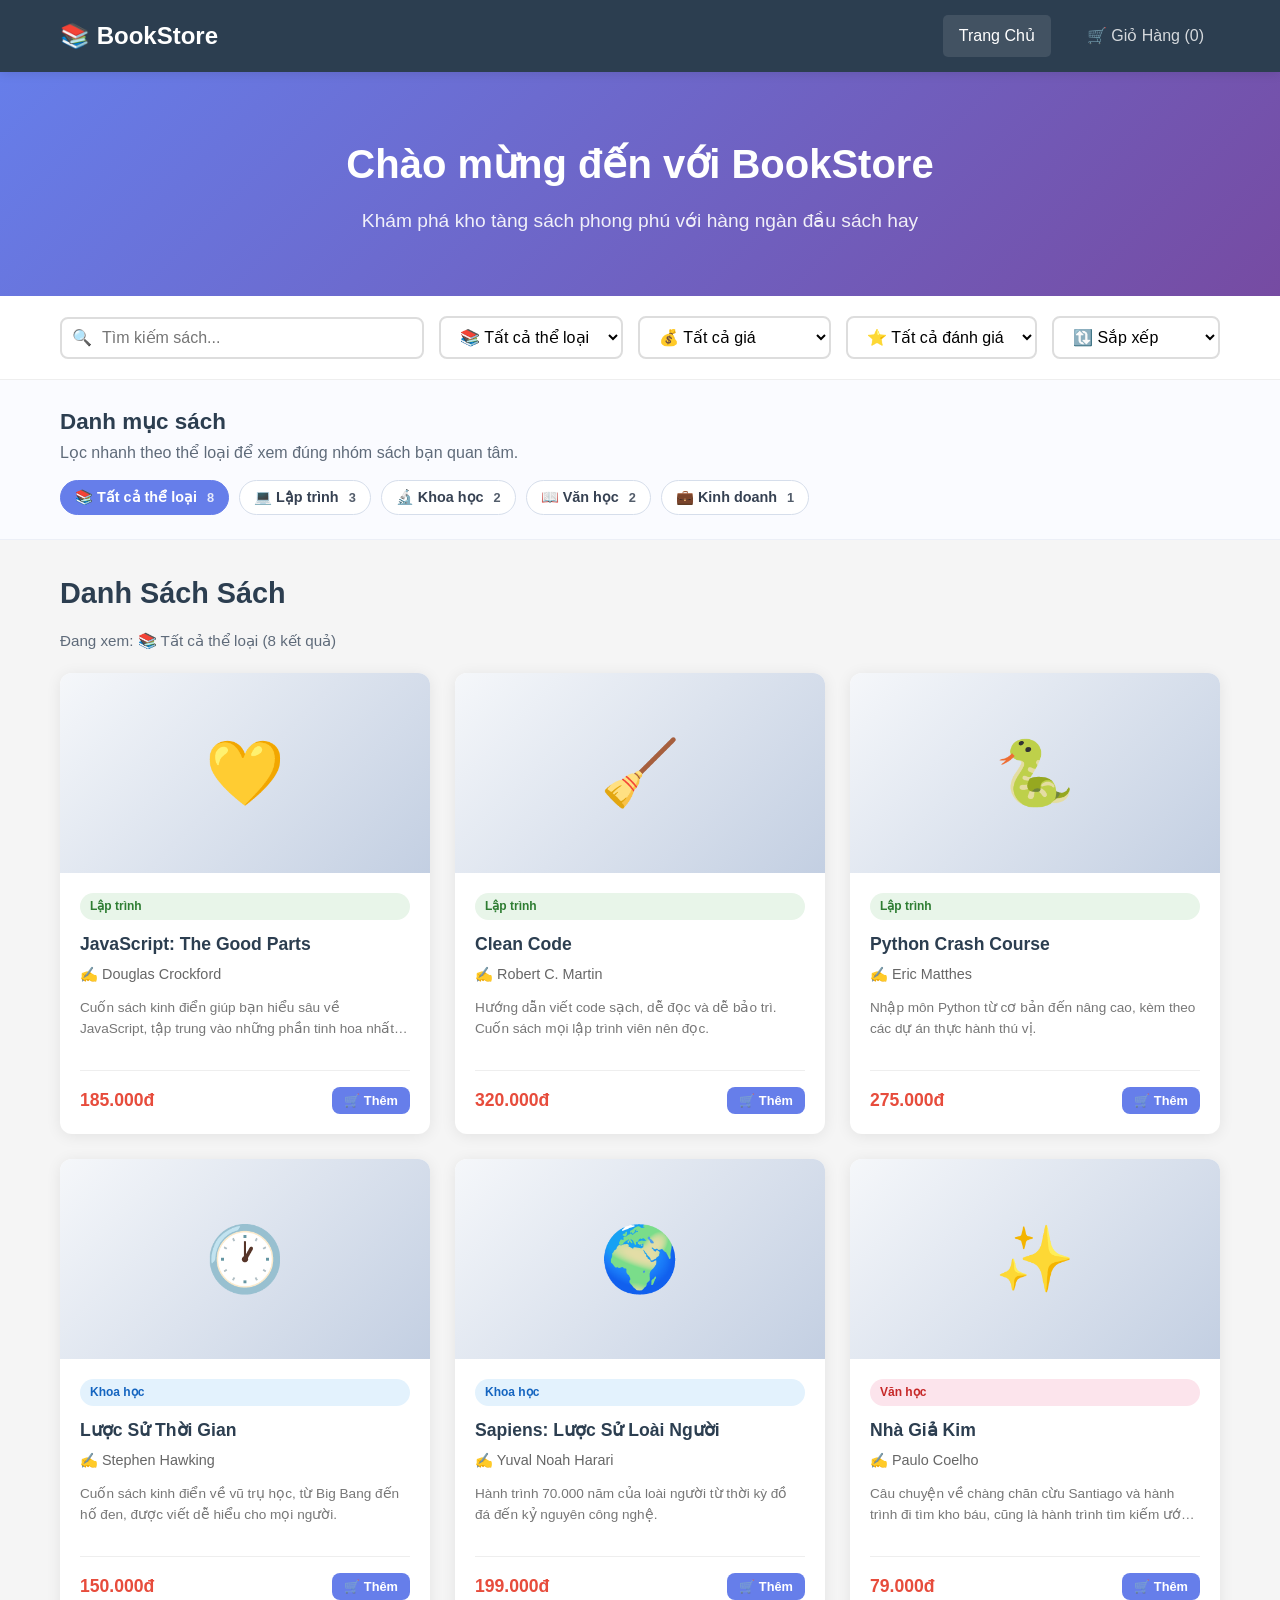
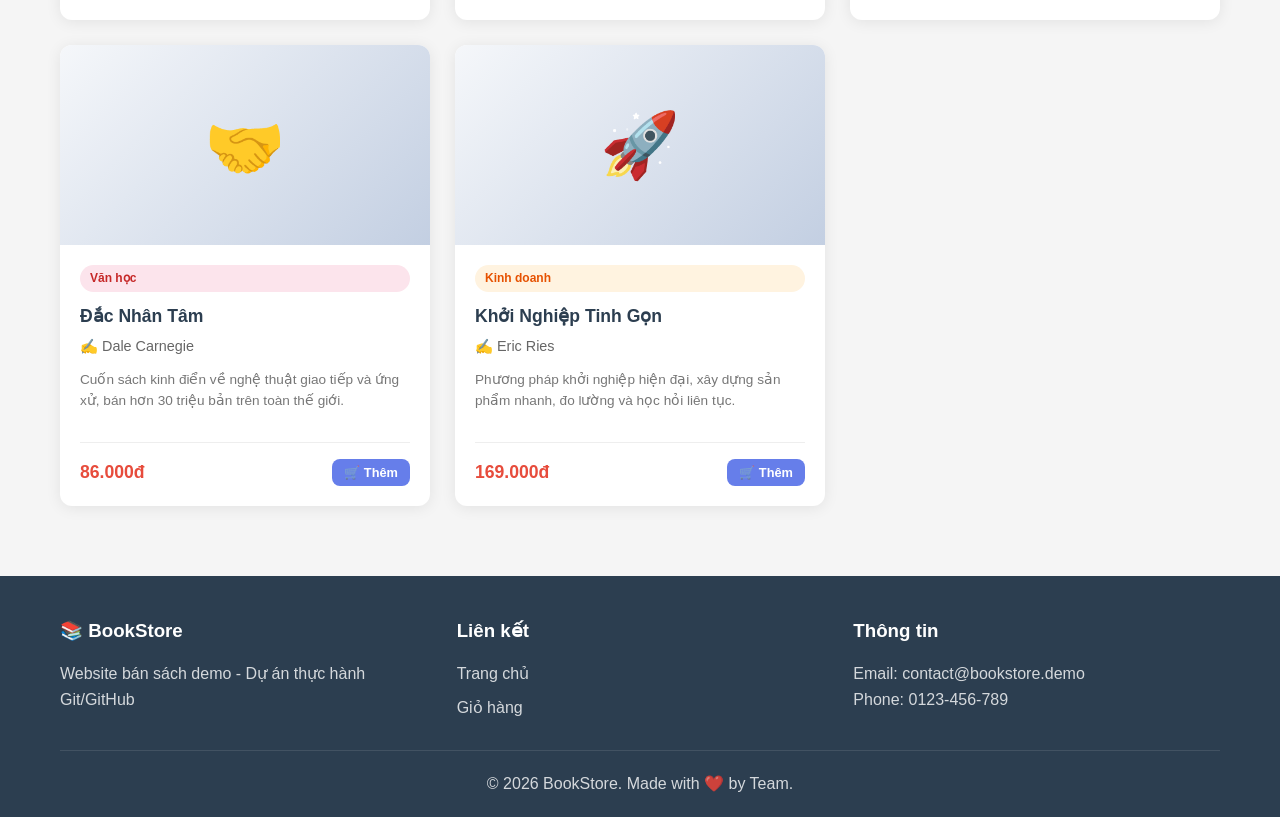
==== index.html @ 759a20fe "fix(repo): restore codebase after accidental revert commit 818fac3 Reapply changes removed by revert" ====
<!DOCTYPE html>
<html lang="vi">

<head>
    <meta charset="UTF-8">
    <meta name="viewport" content="width=device-width, initial-scale=1.0">
    <title>BookStore - Nhà Sách Online</title>
    <link rel="stylesheet" href="css/style.css">
</head>

<body>
    <!-- ============================================
         HEADER - Khu vực dễ CONFLICT
         Mỗi thành viên có thể sửa nav, logo, search
         ============================================ -->
    <header class="header">
        <div class="container">
            <div class="header-content">
                <a href="index.html" class="logo">
                    📚 BookStore
                </a>
                <nav class="nav">
                    <a href="index.html" class="nav-link active">Trang Chủ</a>
                    <a href="cart.html" class="nav-link">
                        🛒 Giỏ Hàng (<span id="cart-count">0</span>)
                    </a>
                </nav>
            </div>
        </div>
    </header>

    <!-- HERO SECTION -->
    <section class="hero">
        <div class="container">
            <h1>Chào mừng đến với BookStore</h1>
            <p>Khám phá kho tàng sách phong phú với hàng ngàn đầu sách hay</p>
        </div>
    </section>

    <!-- ============================================
         FILTER / SEARCH - Khu vực dễ CONFLICT
         Nhiều người cùng thêm filter, search, sort
         ============================================ -->
    <section class="filters">
        <div class="container">
            <div class="filter-bar">
                <!-- Search với icon và autocomplete -->
                <div class="search-wrapper">
                    <span class="search-icon">🔍</span>
                    <input type="text" id="search-input" class="search-input" placeholder="Tìm kiếm sách..." autocomplete="off">
                    <button type="button" id="search-clear" class="search-clear" style="display: none;">✕</button>
                    <ul id="search-suggestions" class="search-suggestions"></ul>
                </div>

                <!-- Filter theo thể loại -->
                <select id="category-filter" class="filter-select">
                    <option value="all">📚 Tất cả thể loại</option>
                    <option value="programming">💻 Lập trình</option>
                    <option value="science">🔬 Khoa học</option>
                    <option value="literature">📖 Văn học</option>
                    <option value="business">💼 Kinh doanh</option>
                </select>

                <!-- Filter theo giá -->
                <select id="price-filter" class="filter-select">
                    <option value="all">💰 Tất cả giá</option>
                    <option value="under-100">Dưới 100.000đ</option>
                    <option value="100-200">100.000 - 200.000đ</option>
                    <option value="over-200">Trên 200.000đ</option>
                </select>

                <!-- Filter theo rating -->
                <select id="rating-filter" class="filter-select">
                    <option value="all">⭐ Tất cả đánh giá</option>
                    <option value="4">⭐ 4+ sao</option>
                    <option value="3">⭐ 3+ sao</option>
                </select>

                <!-- Sắp xếp -->
                <select id="sort-select" class="filter-select">
                    <option value="default">🔃 Sắp xếp</option>
                    <option value="price-asc">Giá tăng dần</option>
                    <option value="price-desc">Giá giảm dần</option>
                    <option value="name-asc">Tên A-Z</option>
                    <option value="rating-desc">Rating cao nhất</option>
                </select>
            </div>
        </div>
    </section>

    <section class="catalog-categories">
        <div class="container">
            <div class="catalog-panel">
                <div>
                    <h2 class="catalog-title">Danh mục sách</h2>
                    <p class="catalog-description">Lọc nhanh theo thể loại để xem đúng nhóm sách bạn quan tâm.</p>
                </div>
                <div id="category-list" class="category-list">
                    <span class="category-placeholder">Danh mục đang được tải...</span>
                </div>
            </div>
        </div>
    </section>

    <!-- BOOK LIST -->
    <main class="main">
        <div class="container">
            <h2 class="section-title">Danh Sách Sách</h2>
            <p id="catalog-selection" class="catalog-selection">Đang xem: Tất cả thể loại</p>
            <div id="book-list" class="book-grid">
                <!-- Books sẽ được render bởi JavaScript -->
            </div>
            <div id="no-results" class="no-results" style="display: none;">
                <p>😕 Không tìm thấy sách phù hợp.</p>
            </div>
        </div>
    </main>

    <!-- ============================================
         FOOTER - Khu vực dễ CONFLICT
         Mỗi người có thể thêm link, info, social
         ============================================ -->
    <footer class="footer">
        <div class="container">
            <div class="footer-content">
                <div class="footer-section">
                    <h3>📚 BookStore</h3>
                    <p>Website bán sách demo - Dự án thực hành Git/GitHub</p>
                </div>
                <div class="footer-section">
                    <h3>Liên kết</h3>
                    <ul>
                        <li><a href="index.html">Trang chủ</a></li>
                        <li><a href="cart.html">Giỏ hàng</a></li>
                    </ul>
                </div>
                <div class="footer-section">
                    <h3>Thông tin</h3>
                    <p>Email: contact@bookstore.demo</p>
                    <p>Phone: 0123-456-789</p>
                </div>
            </div>
            <div class="footer-bottom">
                <p>&copy; 2026 BookStore. Made with ❤️ by Team.</p>
            </div>
        </div>
    </footer>

    <script src="js/data.js"></script>
    <script src="js/cart.js"></script>
    <script src="js/app.js"></script>
</body>

</html>
---- css/style.css ----
/* =============================================
   BookStore - Main Stylesheet
   =============================================
   ⚠️  FILE DỄ CONFLICT - Nhiều người cùng sửa
   Mỗi section được đánh dấu rõ ràng.
   Khi merge conflict, đọc kỹ cả 2 phiên bản!
   ============================================= */

/* ----- RESET & BASE ----- */
* {
    margin: 0;
    padding: 0;
    box-sizing: border-box;
}

body {
    font-family: 'Segoe UI', Tahoma, Geneva, Verdana, sans-serif;
    line-height: 1.6;
    color: #333;
    background-color: #f5f5f5;
}

a {
    text-decoration: none;
    color: inherit;
}

ul {
    list-style: none;
}

.container {
    max-width: 1200px;
    margin: 0 auto;
    padding: 0 20px;
}

/* =============================================
   HEADER - Khu vực dễ CONFLICT
   Thành viên có thể đổi màu, layout, thêm icon
   ============================================= */
.header {
    background-color: #2c3e50;
    color: white;
    padding: 15px 0;
    position: sticky;
    top: 0;
    z-index: 100;
    box-shadow: 0 2px 10px rgba(0, 0, 0, 0.1);
}

.header-content {
    display: flex;
    justify-content: space-between;
    align-items: center;
}

.logo {
    font-size: 1.5rem;
    font-weight: bold;
    color: white;
}

.nav {
    display: flex;
    gap: 20px;
}

.nav-link {
    color: rgba(255, 255, 255, 0.8);
    padding: 8px 16px;
    border-radius: 5px;
    transition: all 0.3s ease;
}

.nav-link:hover,
.nav-link.active {
    color: white;
    background-color: rgba(255, 255, 255, 0.1);
}

/* =============================================
   HERO SECTION
   ============================================= */
.hero {
    background: linear-gradient(135deg, #667eea 0%, #764ba2 100%);
    color: white;
    padding: 60px 0;
    text-align: center;
}

.hero h1 {
    font-size: 2.5rem;
    margin-bottom: 10px;
}

.hero p {
    font-size: 1.2rem;
    opacity: 0.9;
}

/* =============================================
   FILTERS & SEARCH - Khu vực dễ CONFLICT
   Thêm filter mới, thay đổi layout filter bar
   ============================================= */
.filters {
    padding: 20px 0;
    background-color: white;
    border-bottom: 1px solid #eee;
}

.filter-bar {
    display: flex;
    gap: 15px;
    align-items: center;
    flex-wrap: wrap;
}

.search-input {
    flex: 1;
    min-width: 200px;
    padding: 10px 15px;
    border: 2px solid #ddd;
    border-radius: 8px;
    font-size: 1rem;
    transition: border-color 0.3s ease;
}

.search-input:focus {
    outline: none;
    border-color: #667eea;
}

.filter-select {
    padding: 10px 15px;
    border: 2px solid #ddd;
    border-radius: 8px;
    font-size: 1rem;
    background-color: white;
    cursor: pointer;
    transition: border-color 0.3s ease;
}

.filter-select:focus {
    outline: none;
    border-color: #667eea;
}

/* =============================================
   SEARCH WRAPPER - Icon, Clear button, Autocomplete
   ============================================= */
.search-wrapper {
    position: relative;
    flex: 1;
    min-width: 250px;
}

.search-icon {
    position: absolute;
    left: 12px;
    top: 50%;
    transform: translateY(-50%);
    font-size: 1rem;
    pointer-events: none;
    z-index: 1;
}

.search-wrapper .search-input {
    width: 100%;
    padding-left: 40px;
    padding-right: 35px;
}

.search-clear {
    position: absolute;
    right: 10px;
    top: 50%;
    transform: translateY(-50%);
    background: none;
    border: none;
    font-size: 1.1rem;
    color: #999;
    cursor: pointer;
    padding: 5px;
    line-height: 1;
    transition: color 0.2s ease;
}

.search-clear:hover {
    color: #e74c3c;
}

/* Autocomplete Suggestions */
.search-suggestions {
    position: absolute;
    top: 100%;
    left: 0;
    right: 0;
    background: white;
    border: 2px solid #667eea;
    border-top: none;
    border-radius: 0 0 8px 8px;
    max-height: 280px;
    overflow-y: auto;
    z-index: 1000;
    display: none;
    box-shadow: 0 4px 15px rgba(0, 0, 0, 0.1);
}

.search-suggestions.active {
    display: block;
}

.search-suggestions li {
    padding: 12px 15px;
    cursor: pointer;
    border-bottom: 1px solid #eee;
    transition: background-color 0.2s ease;
}

.search-suggestions li:hover {
    background-color: #f0f4ff;
}

.search-suggestions li:last-child {
    border-bottom: none;
    border-radius: 0 0 6px 6px;
}

.suggestion-title {
    font-weight: 600;
    color: #2c3e50;
    margin-bottom: 2px;
}

.suggestion-author {
    font-size: 0.85rem;
    color: #666;
}

.suggestion-price {
    font-size: 0.85rem;
    color: #e74c3c;
    font-weight: 500;
}

/* =============================================
   CATALOG CATEGORIES
   ============================================= */
.catalog-categories {
    padding: 24px 0;
    background-color: #fafbff;
    border-bottom: 1px solid #eceff7;
}

.catalog-panel {
    display: flex;
    flex-direction: column;
    gap: 14px;
}

.catalog-title {
    font-size: 1.4rem;
    color: #2c3e50;
}

.catalog-description {
    color: #5f6b7a;
}

.category-list {
    display: flex;
    flex-wrap: wrap;
    gap: 10px;
}

.category-placeholder {
    color: #778293;
    font-size: 0.95rem;
}

.category-chip {
    border: 1px solid #d6deeb;
    background-color: white;
    color: #364152;
    border-radius: 999px;
    padding: 8px 14px;
    font-size: 0.9rem;
    font-weight: 600;
    cursor: pointer;
    transition: all 0.2s ease;
}

.category-chip:hover {
    border-color: #667eea;
    color: #667eea;
}

.category-chip.active {
    background-color: #667eea;
    border-color: #667eea;
    color: white;
}

.category-chip-count {
    opacity: 0.85;
    margin-left: 6px;
    font-size: 0.8rem;
}

/* =============================================
   MAIN CONTENT
   ============================================= */
.main {
    padding: 30px 0;
    min-height: 60vh;
}

.section-title {
    font-size: 1.8rem;
    margin-bottom: 25px;
    color: #2c3e50;
}

.catalog-selection {
    margin-top: -12px;
    margin-bottom: 20px;
    color: #5f6b7a;
    font-size: 0.95rem;
}

/* =============================================
   BOOK GRID & CARDS - Khu vực dễ CONFLICT
   Đổi layout grid, style card, thêm badge
   ============================================= */
.book-grid {
    display: grid;
    grid-template-columns: repeat(auto-fill, minmax(280px, 1fr));
    gap: 25px;
}

.book-card {
    background: white;
    border-radius: 12px;
    overflow: hidden;
    box-shadow: 0 2px 15px rgba(0, 0, 0, 0.08);
    transition: transform 0.3s ease, box-shadow 0.3s ease;
    display: flex;
    flex-direction: column;
}

.book-card:hover {
    transform: translateY(-5px);
    box-shadow: 0 8px 30px rgba(0, 0, 0, 0.15);
}

.book-cover {
    height: 200px;
    display: flex;
    align-items: center;
    justify-content: center;
    font-size: 4rem;
    background: linear-gradient(135deg, #f5f7fa 0%, #c3cfe2 100%);
}

.book-info {
    padding: 20px;
    flex: 1;
    display: flex;
    flex-direction: column;
}

.book-title {
    font-size: 1.1rem;
    font-weight: 600;
    margin-bottom: 5px;
    color: #2c3e50;
}

.book-author {
    color: #666;
    font-size: 0.9rem;
    margin-bottom: 10px;
}

.book-description {
    color: #777;
    font-size: 0.85rem;
    margin-bottom: 15px;
    flex: 1;
    display: -webkit-box;
    -webkit-line-clamp: 2;
    -webkit-box-orient: vertical;
    overflow: hidden;
}

.book-footer {
    display: flex;
    justify-content: space-between;
    align-items: center;
    margin-top: auto;
}

.book-price {
    font-size: 1.2rem;
    font-weight: bold;
    color: #e74c3c;
}

/* =============================================
   BADGES
   ============================================= */
.badge {
    display: inline-block;
    padding: 4px 10px;
    border-radius: 20px;
    font-size: 0.75rem;
    font-weight: 600;
    margin-bottom: 10px;
}

.badge-programming {
    background-color: #e8f5e9;
    color: #2e7d32;
}

.badge-science {
    background-color: #e3f2fd;
    color: #1565c0;
}

.badge-literature {
    background-color: #fce4ec;
    color: #c62828;
}

.badge-business {
    background-color: #fff3e0;
    color: #e65100;
}

/* =============================================
   BUTTONS - Khu vực dễ CONFLICT
   Thay đổi màu sắc, border-radius, hiệu ứng
   ============================================= */
.btn {
    display: inline-block;
    padding: 10px 20px;
    border: none;
    border-radius: 8px;
    font-size: 0.9rem;
    font-weight: 600;
    cursor: pointer;
    transition: all 0.3s ease;
    text-align: center;
}

.btn-primary {
    background-color: #667eea;
    color: white;
}

.btn-primary:hover {
    background-color: #5a6fd6;
}

.btn-secondary {
    background-color: #ecf0f1;
    color: #2c3e50;
}

.btn-secondary:hover {
    background-color: #d5dbdb;
}

.btn-danger {
    background-color: #e74c3c;
    color: white;
}

.btn-danger:hover {
    background-color: #c0392b;
}

.btn-small {
    padding: 6px 12px;
    font-size: 0.8rem;
}

.btn-large {
    padding: 14px 28px;
    font-size: 1.1rem;
}

/* =============================================
   BOOK DETAIL PAGE
   ============================================= */
.back-link {
    display: inline-block;
    color: #667eea;
    margin-bottom: 20px;
    font-weight: 500;
}

.back-link:hover {
    text-decoration: underline;
}

.detail-card {
    background: white;
    border-radius: 12px;
    overflow: hidden;
    box-shadow: 0 2px 15px rgba(0, 0, 0, 0.08);
    display: flex;
    gap: 40px;
    padding: 40px;
}

.detail-image {
    flex-shrink: 0;
}

.book-cover-large {
    width: 250px;
    height: 350px;
    display: flex;
    align-items: center;
    justify-content: center;
    font-size: 6rem;
    background: linear-gradient(135deg, #f5f7fa 0%, #c3cfe2 100%);
    border-radius: 8px;
}

.detail-info {
    flex: 1;
}

.detail-title {
    font-size: 2rem;
    color: #2c3e50;
    margin-bottom: 10px;
}

.detail-author {
    color: #666;
    font-size: 1.1rem;
    margin-bottom: 15px;
}

.detail-description {
    color: #555;
    line-height: 1.8;
    margin-bottom: 20px;
}

.detail-price {
    font-size: 1.8rem;
    font-weight: bold;
    color: #e74c3c;
    margin-bottom: 20px;
}

.detail-actions {
    display: flex;
    gap: 15px;
}

/* =============================================
   SIMILAR PRODUCTS SECTION
   ============================================= */
.similar-section {
    margin-top: 60px;
    padding: 40px 0;
    border-top: 2px solid #eee;
}

.similar-title {
    font-size: 1.8rem;
    color: #2c3e50;
    margin-bottom: 30px;
    font-weight: 600;
}

.book-card-link {
    color: inherit;
    text-decoration: none;
    display: block;
}

.book-footer {
    display: flex;
    justify-content: space-between;
    align-items: center;
    margin-top: 15px;
    padding-top: 15px;
    border-top: 1px solid #eee;
}

.book-price {
    font-weight: bold;
    color: #e74c3c;
    font-size: 1.1rem;
}

/* =============================================
   CART PAGE
   ============================================= */
.cart-table {
    width: 100%;
    background: white;
    border-radius: 12px;
    overflow: hidden;
    box-shadow: 0 2px 15px rgba(0, 0, 0, 0.08);
    border-collapse: collapse;
}

.cart-table th {
    background-color: #2c3e50;
    color: white;
    padding: 15px;
    text-align: left;
}

.cart-table td {
    padding: 15px;
    border-bottom: 1px solid #eee;
    vertical-align: middle;
}

.cart-item-info {
    display: flex;
    align-items: center;
    gap: 15px;
}

.cart-item-emoji {
    font-size: 2rem;
}

.quantity-control {
    display: flex;
    align-items: center;
    gap: 10px;
}

.btn-qty {
    width: 30px;
    height: 30px;
    border: 2px solid #ddd;
    border-radius: 50%;
    background: white;
    cursor: pointer;
    font-size: 1rem;
    display: flex;
    align-items: center;
    justify-content: center;
    transition: all 0.2s ease;
}

.btn-qty:hover {
    border-color: #667eea;
    color: #667eea;
}

.qty-display {
    font-weight: bold;
    min-width: 20px;
    text-align: center;
}

.cart-summary {
    background: white;
    border-radius: 12px;
    padding: 25px;
    margin-top: 20px;
    box-shadow: 0 2px 15px rgba(0, 0, 0, 0.08);
}

.summary-row {
    display: flex;
    justify-content: space-between;
    padding: 10px 0;
    border-bottom: 1px solid #eee;
}

.summary-total {
    font-size: 1.3rem;
    font-weight: bold;
    color: #e74c3c;
    border-bottom: none;
    padding-top: 15px;
}

.cart-actions {
    display: flex;
    justify-content: flex-end;
    gap: 15px;
    margin-top: 20px;
}

/* =============================================
   FOOTER - Khu vực dễ CONFLICT
   ============================================= */
.footer {
    background-color: #2c3e50;
    color: rgba(255, 255, 255, 0.8);
    padding: 40px 0 20px;
    margin-top: 40px;
}

.footer-content {
    display: grid;
    grid-template-columns: repeat(auto-fit, minmax(200px, 1fr));
    gap: 30px;
    margin-bottom: 30px;
}

.footer-section h3 {
    color: white;
    margin-bottom: 15px;
}

.footer-section ul {
    display: flex;
    flex-direction: column;
    gap: 8px;
}

.footer-section a:hover {
    color: white;
}

.footer-bottom {
    text-align: center;
    padding-top: 20px;
    border-top: 1px solid rgba(255, 255, 255, 0.1);
}

/* =============================================
   UTILITIES & STATES
   ============================================= */
.no-results {
    text-align: center;
    padding: 60px 20px;
    color: #666;
    font-size: 1.1rem;
}

/* =============================================
   RESPONSIVE - Khu vực dễ CONFLICT
   Breakpoints, mobile layout
   ============================================= */
@media (max-width: 768px) {
    .hero h1 {
        font-size: 1.8rem;
    }

    .filter-bar {
        flex-direction: column;
    }

    .search-input {
        width: 100%;
    }

    .category-list {
        gap: 8px;
    }

    .book-grid {
        grid-template-columns: 1fr;
    }

    .detail-card {
        flex-direction: column;
        padding: 20px;
    }

    .book-cover-large {
        width: 100%;
        height: 250px;
    }

    .cart-table {
        font-size: 0.85rem;
    }

    .cart-actions {
        flex-direction: column;
    }
}
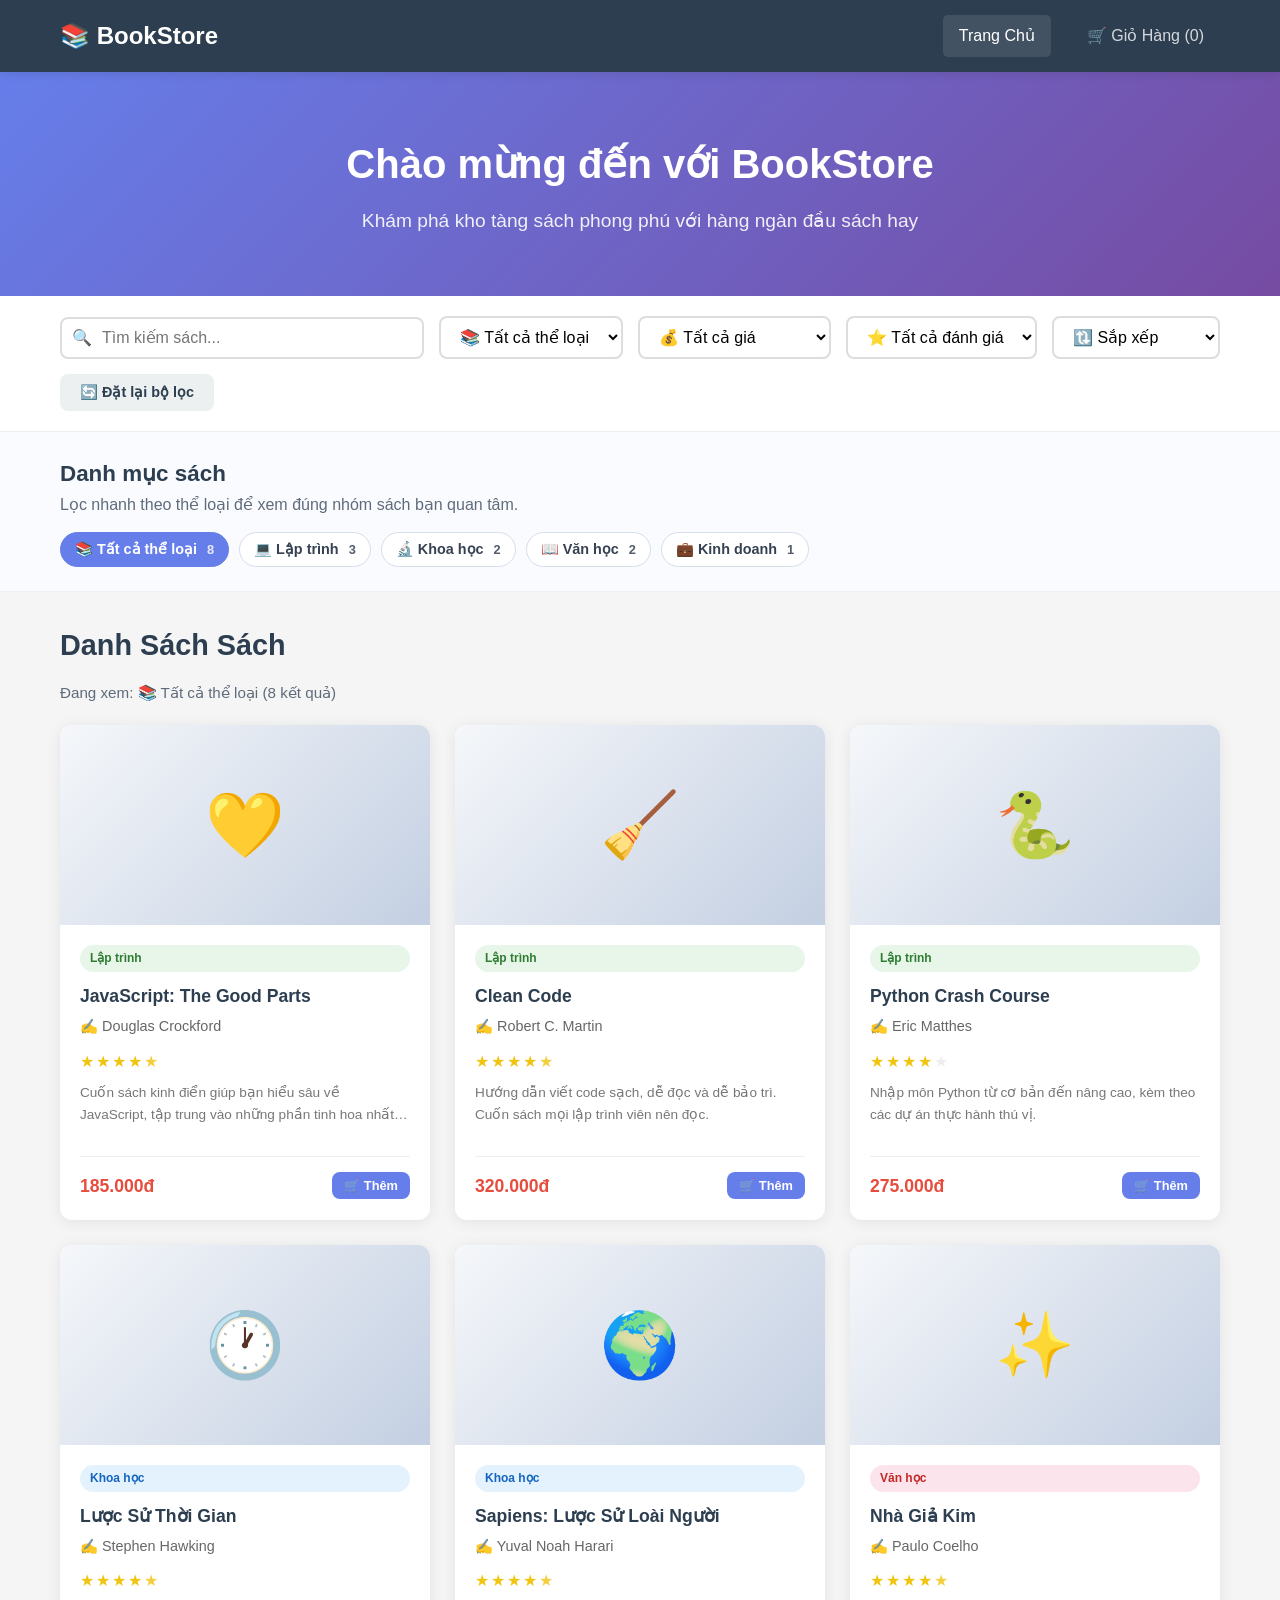
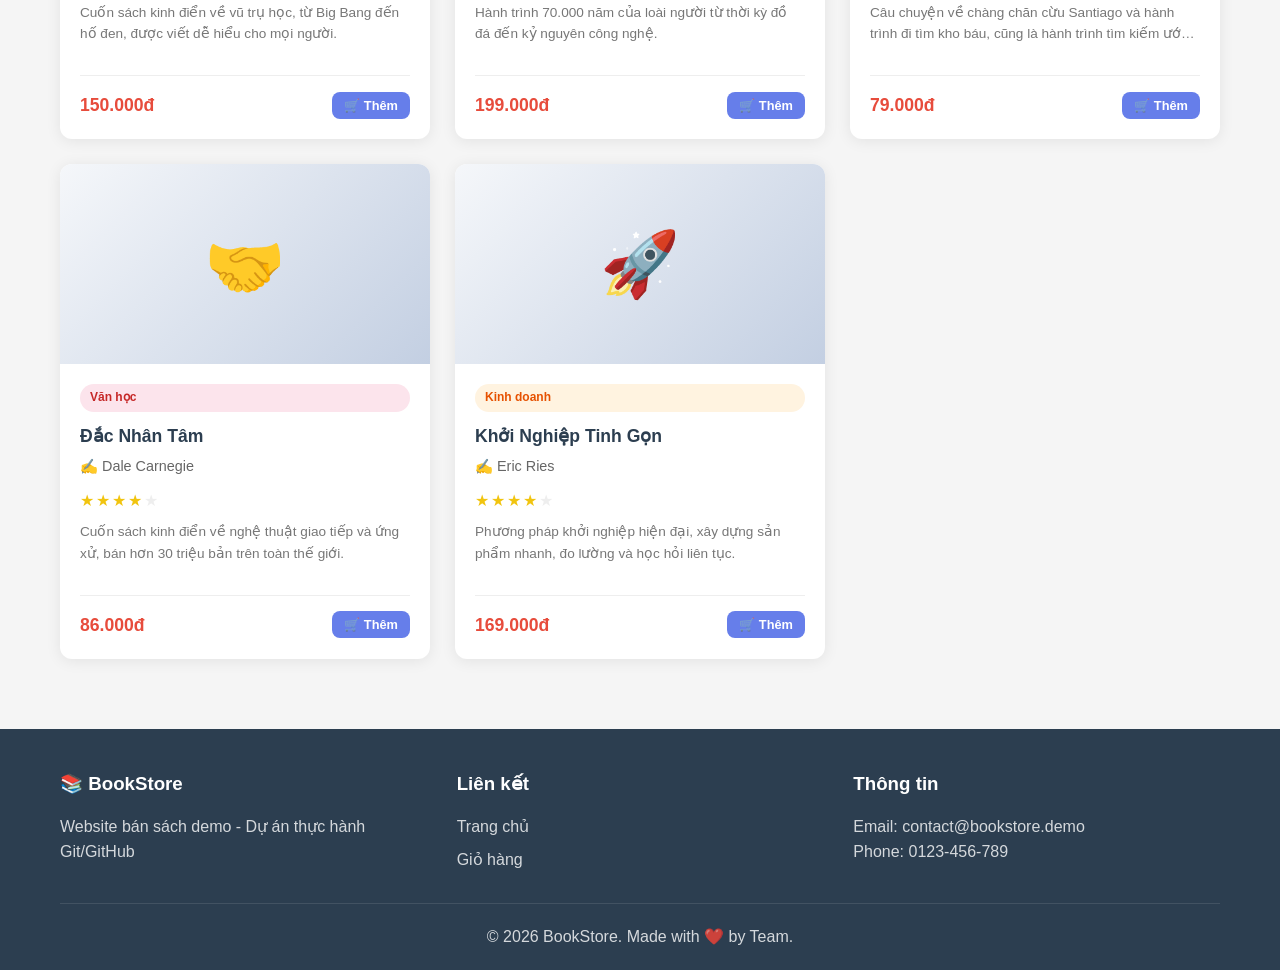
==== commit ef00fd1c: "feat: rating sao trên thẻ sách và nút đặt lại bộ lọc feat: thêm nút đặt lại bộ lọc feat: hiển thị ra" ====
--- a/index.html
+++ b/index.html
@@ -84,6 +84,8 @@
                     <option value="name-asc">Tên A-Z</option>
                     <option value="rating-desc">Rating cao nhất</option>
                 </select>
+
+                <button type="button" id="reset-filters" class="btn btn-secondary btn-reset-filters">🔄 Đặt lại bộ lọc</button>
             </div>
         </div>
     </section>
--- a/css/style.css
+++ b/css/style.css
@@ -383,6 +383,31 @@
     margin-bottom: 10px;
 }
 
+.book-rating {
+    display: flex;
+    align-items: center;
+    gap: 2px;
+    margin-bottom: 8px;
+}
+
+.book-rating .star {
+    font-size: 1rem;
+    color: #ddd;
+}
+
+.book-rating .star-full {
+    color: #f1c40f;
+}
+
+.book-rating .star-half {
+    color: #f1c40f;
+    opacity: 0.8;
+}
+
+.book-rating .star-empty {
+    color: #eee;
+}
+
 .book-description {
     color: #777;
     font-size: 0.85rem;
@@ -473,6 +498,11 @@
     background-color: #d5dbdb;
 }
 
+.btn-reset-filters {
+    white-space: nowrap;
+    flex-shrink: 0;
+}
+
 .btn-danger {
     background-color: #e74c3c;
     color: white;
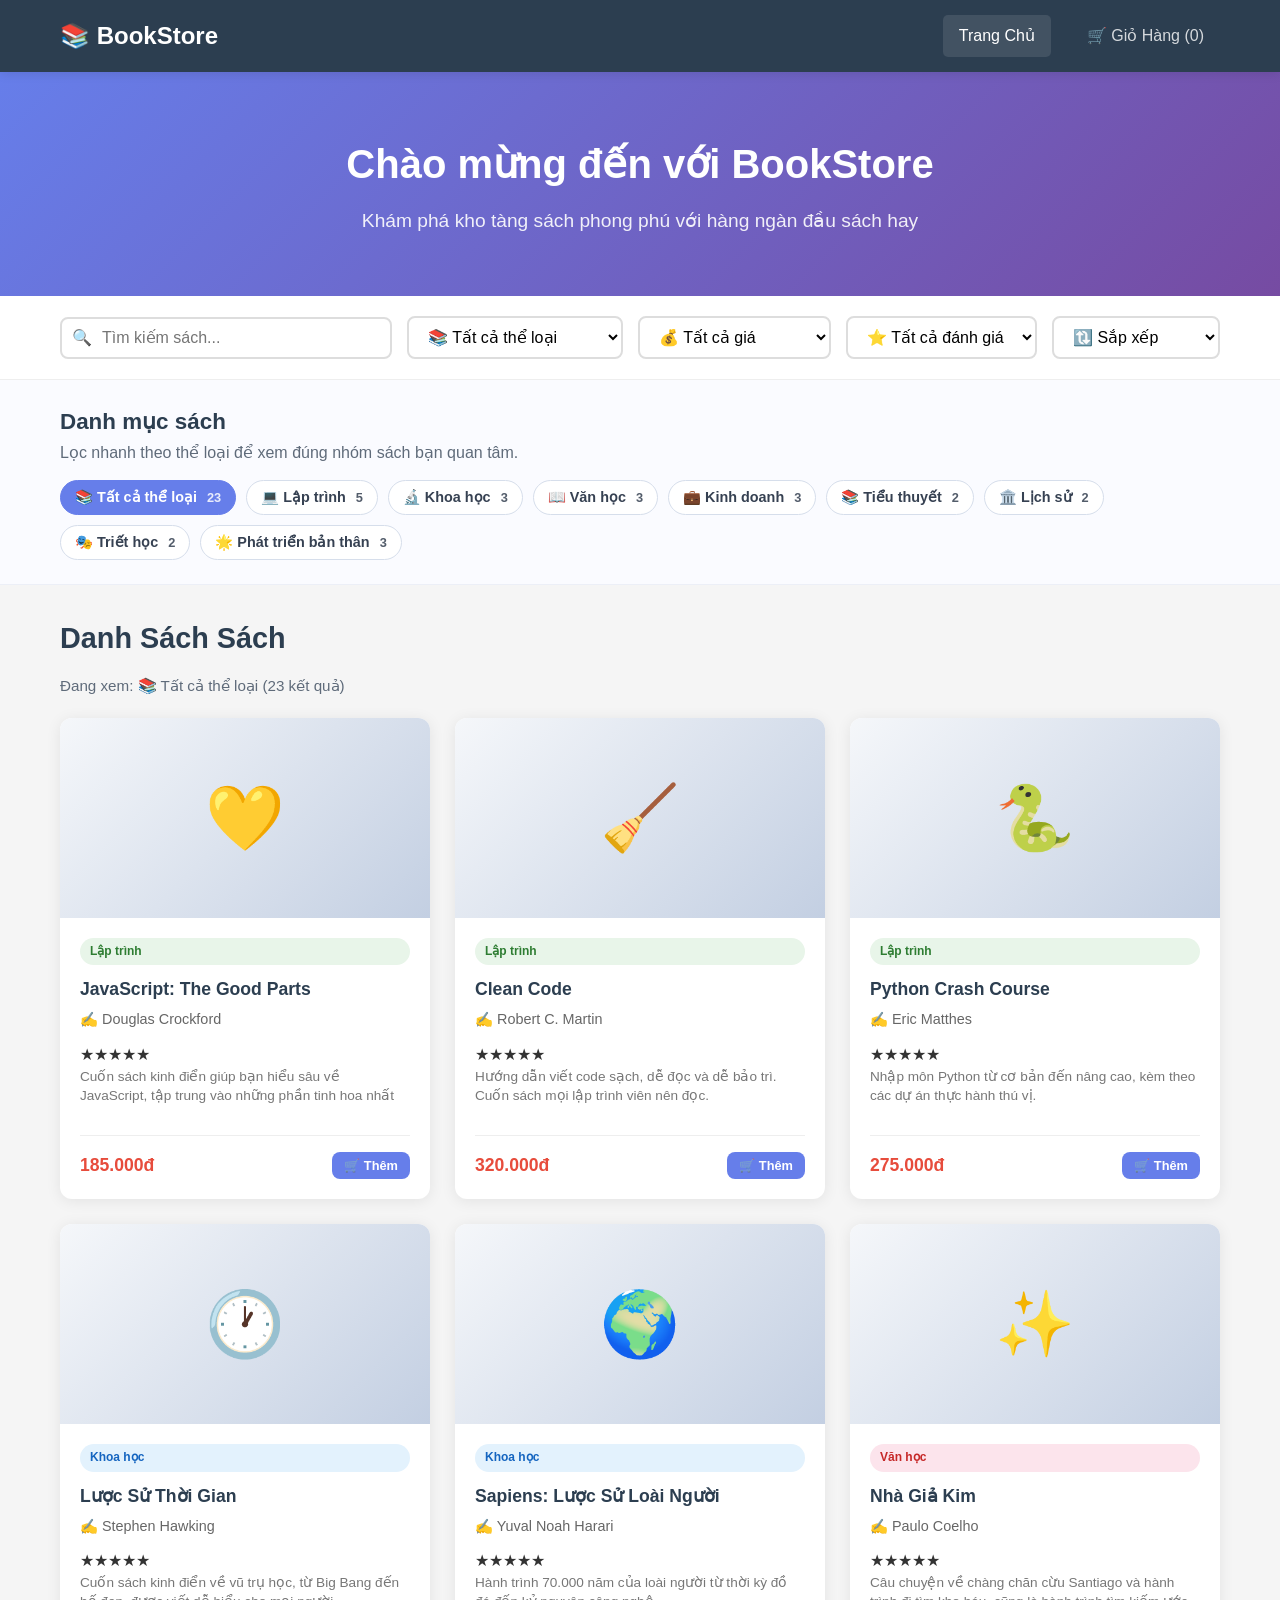
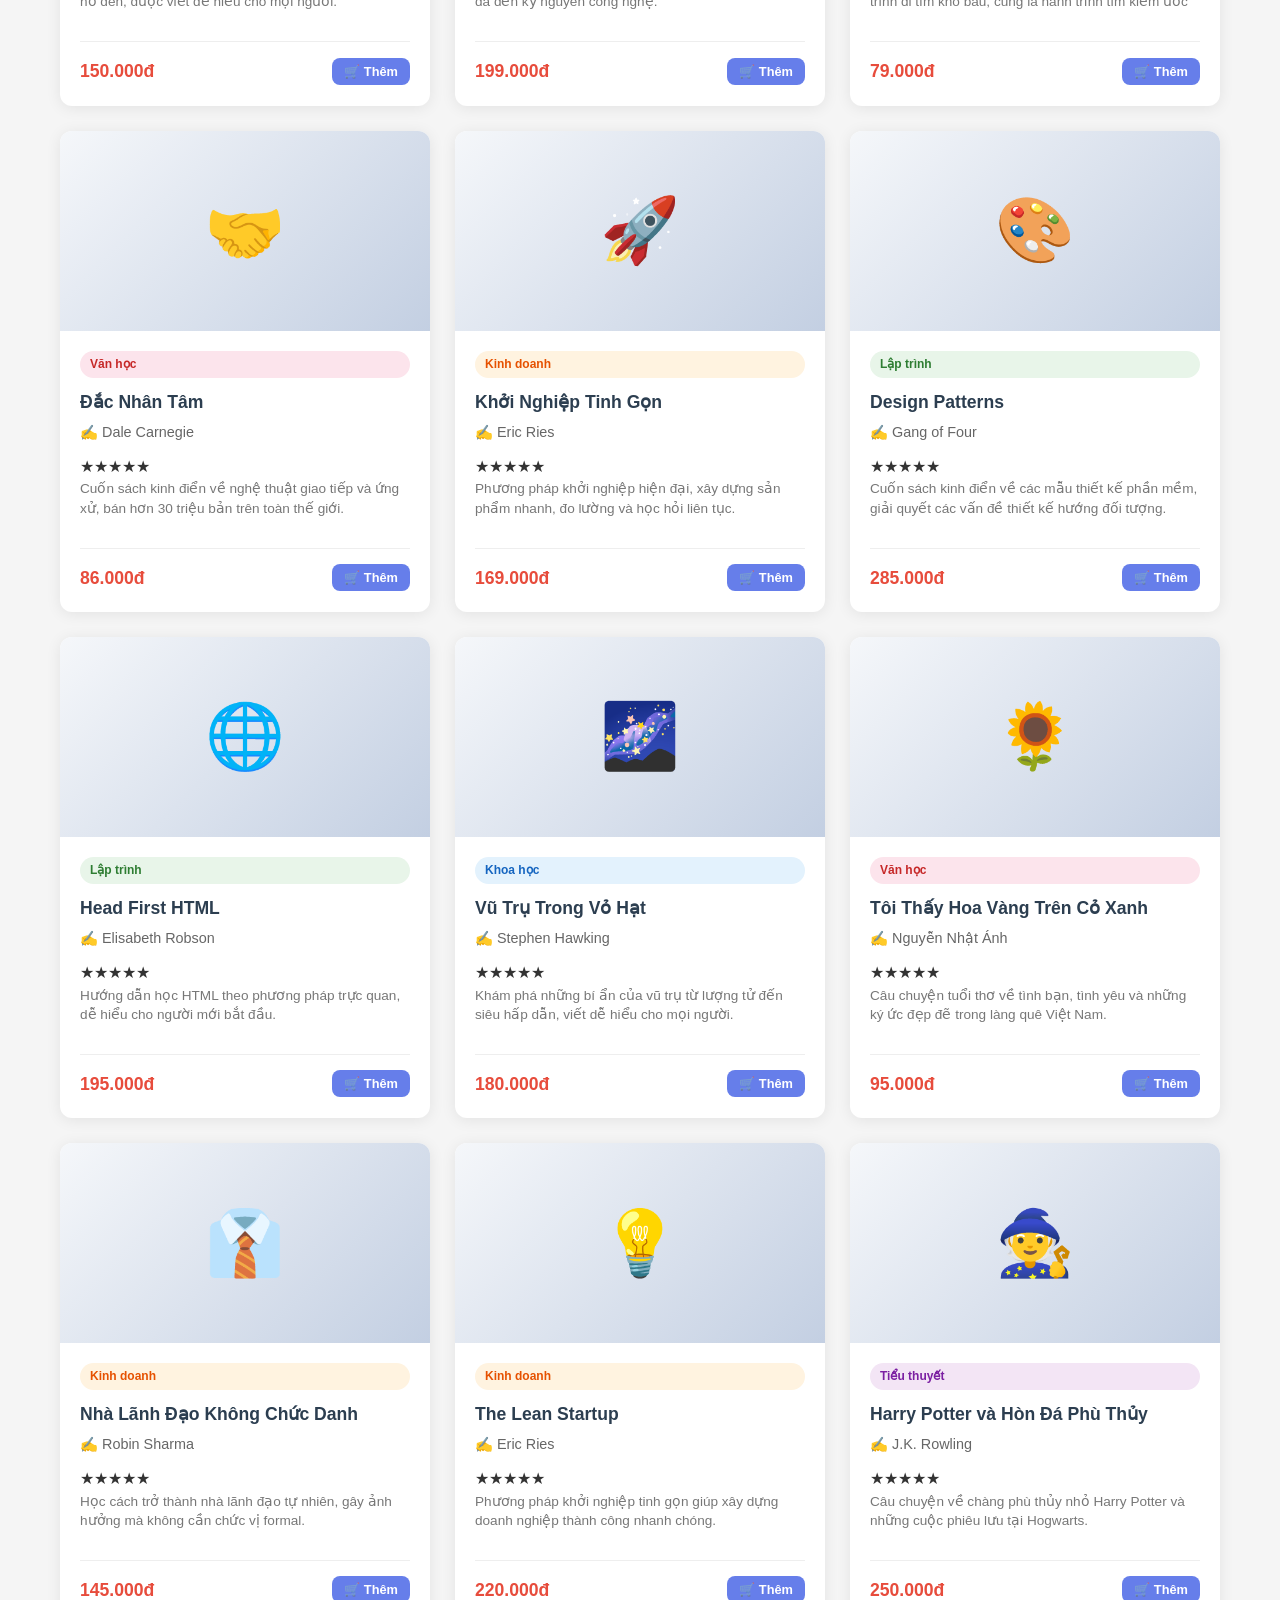
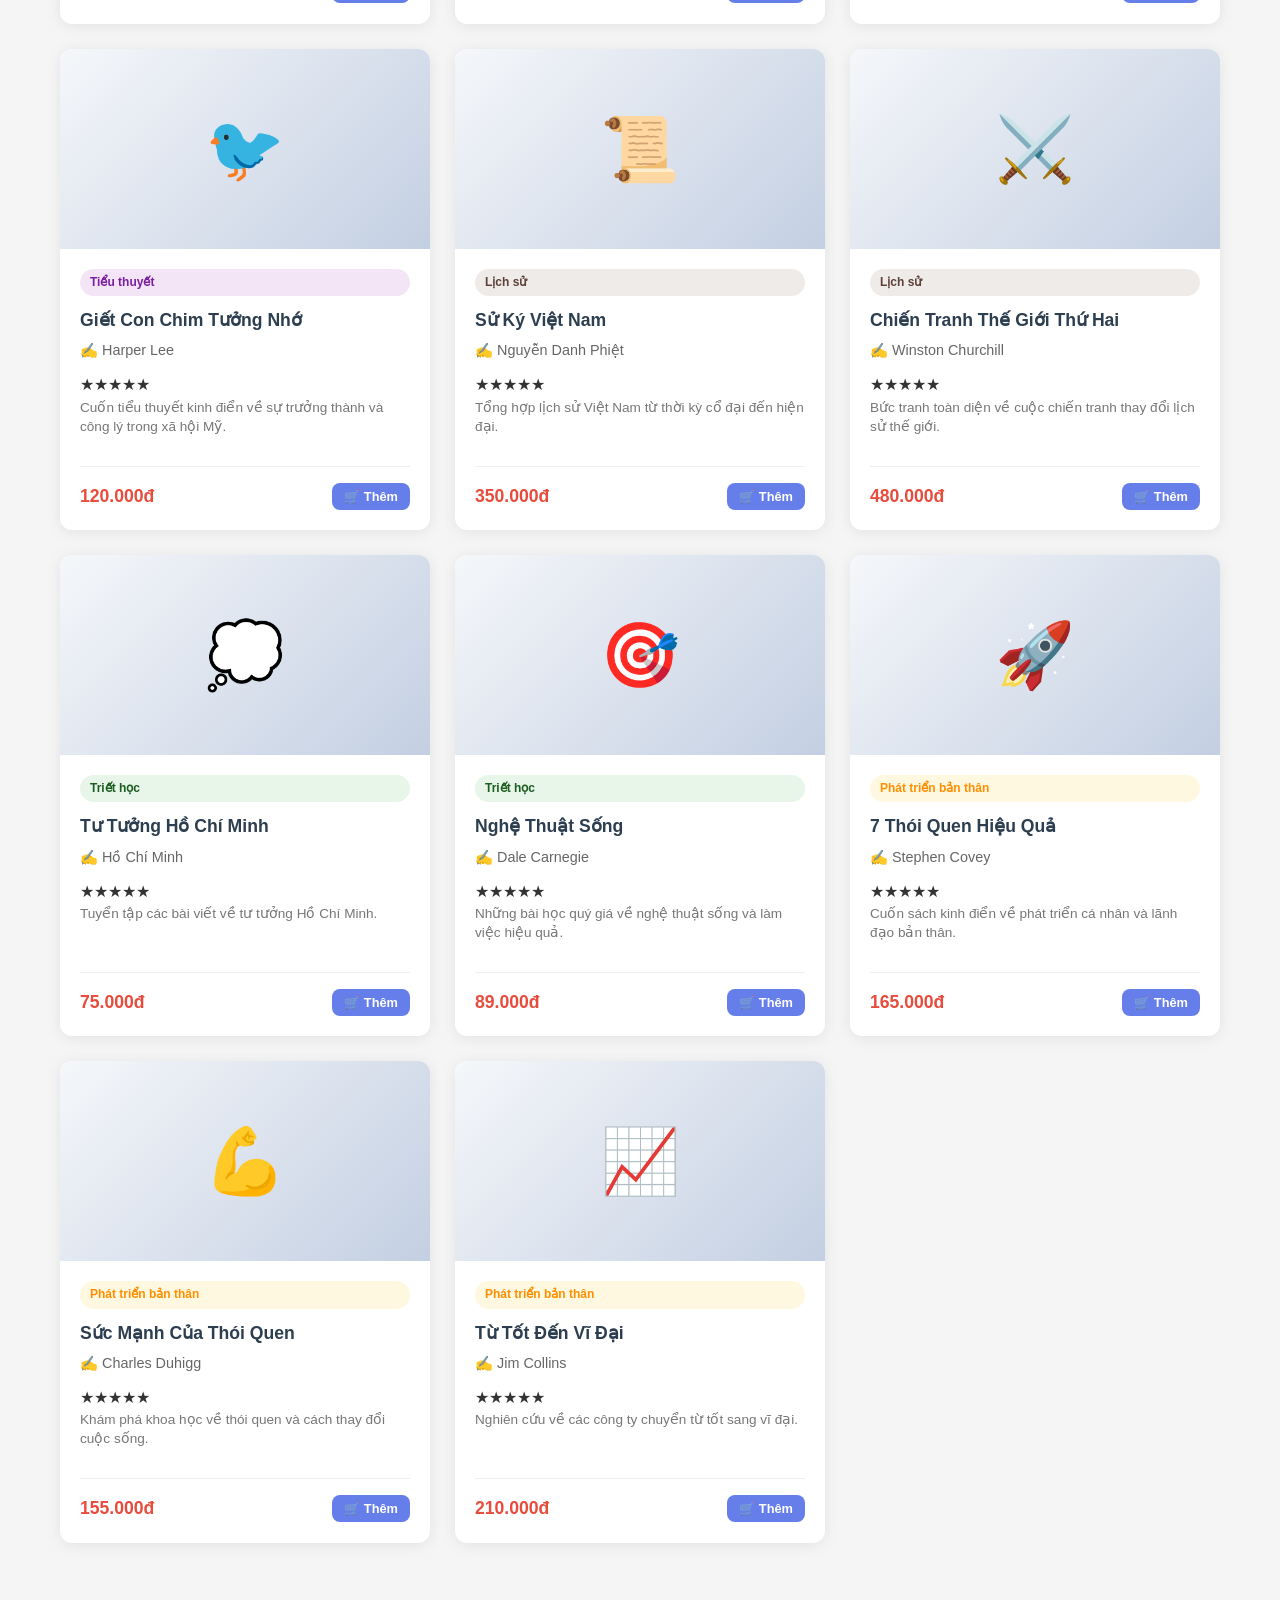
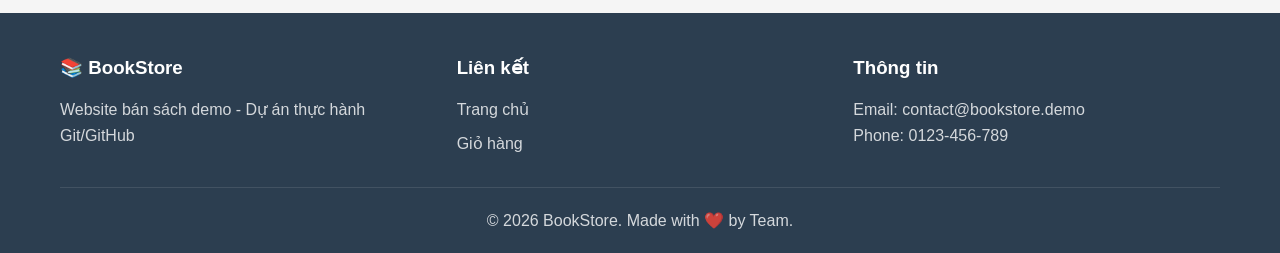
==== commit 04e7d56b: "feat: add 8 new categories and 9 new books (total 23 books)" ====
--- a/index.html
+++ b/index.html
@@ -59,6 +59,10 @@
                     <option value="science">🔬 Khoa học</option>
                     <option value="literature">📖 Văn học</option>
                     <option value="business">💼 Kinh doanh</option>
+                    <option value="novel">📚 Tiểu thuyết</option>
+                    <option value="history">🏛️ Lịch sử</option>
+                    <option value="philosophy">🎭 Triết học</option>
+                    <option value="selfhelp">🌟 Phát triển bản thân</option>
                 </select>
 
                 <!-- Filter theo giá -->
@@ -84,8 +88,6 @@
                     <option value="name-asc">Tên A-Z</option>
                     <option value="rating-desc">Rating cao nhất</option>
                 </select>
-
-                <button type="button" id="reset-filters" class="btn btn-secondary btn-reset-filters">🔄 Đặt lại bộ lọc</button>
             </div>
         </div>
     </section>
--- a/css/style.css
+++ b/css/style.css
@@ -337,6 +337,7 @@
     display: grid;
     grid-template-columns: repeat(auto-fill, minmax(280px, 1fr));
     gap: 25px;
+    justify-content: center;
 }
 
 .book-card {
@@ -383,40 +384,14 @@
     margin-bottom: 10px;
 }
 
-.book-rating {
-    display: flex;
-    align-items: center;
-    gap: 2px;
-    margin-bottom: 8px;
-}
-
-.book-rating .star {
-    font-size: 1rem;
-    color: #ddd;
-}
-
-.book-rating .star-full {
-    color: #f1c40f;
-}
-
-.book-rating .star-half {
-    color: #f1c40f;
-    opacity: 0.8;
-}
-
-.book-rating .star-empty {
-    color: #eee;
-}
-
 .book-description {
     color: #777;
     font-size: 0.85rem;
     margin-bottom: 15px;
     flex: 1;
-    display: -webkit-box;
-    -webkit-line-clamp: 2;
-    -webkit-box-orient: vertical;
     overflow: hidden;
+    max-height: 2.8em;
+    line-height: 1.4em;
 }
 
 .book-footer {
@@ -462,6 +437,26 @@
 .badge-business {
     background-color: #fff3e0;
     color: #e65100;
+}
+
+.badge-novel {
+    background-color: #f3e5f5;
+    color: #7b1fa2;
+}
+
+.badge-history {
+    background-color: #efebe9;
+    color: #5d4037;
+}
+
+.badge-philosophy {
+    background-color: #e8f5e9;
+    color: #1b5e20;
+}
+
+.badge-selfhelp {
+    background-color: #fff8e1;
+    color: #ff8f00;
 }
 
 /* =============================================
@@ -498,11 +493,6 @@
     background-color: #d5dbdb;
 }
 
-.btn-reset-filters {
-    white-space: nowrap;
-    flex-shrink: 0;
-}
-
 .btn-danger {
     background-color: #e74c3c;
     color: white;
